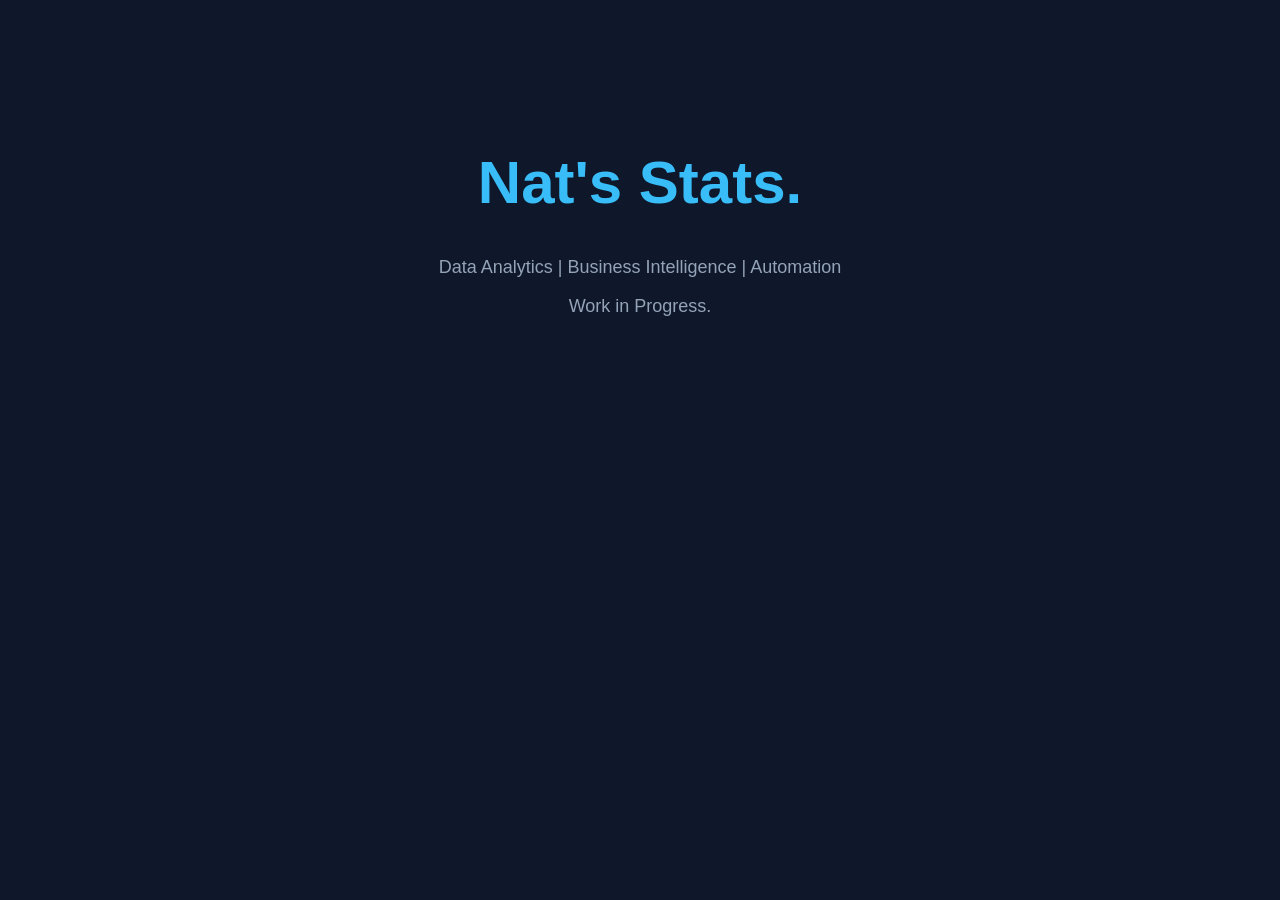
==== index.html @ f8752a62 "Create index.html" ====
<!DOCTYPE html>
<html lang="en">
<head>
    <meta charset="UTF-8">
    <meta name="viewport" content="width=device-width, initial-scale=1.0">
    <title>Nat's Stats | Data Analytics Portfolio</title>
    <style>
        body {
            background: #0f172a;
            color: #f8fafc;
            font-family: Arial, sans-serif;
            text-align: center;
            padding: 100px 20px;
        }

        h1 {
            font-size: 60px;
            color: #38bdf8;
        }

        p {
            font-size: 18px;
            color: #94a3b8;
        }
    </style>
</head>
<body>
    <h1>Nat's Stats.</h1>
    <p>Data Analytics | Business Intelligence | Automation</p>
    <p>Work in Progress.</p>
</body>
</html>
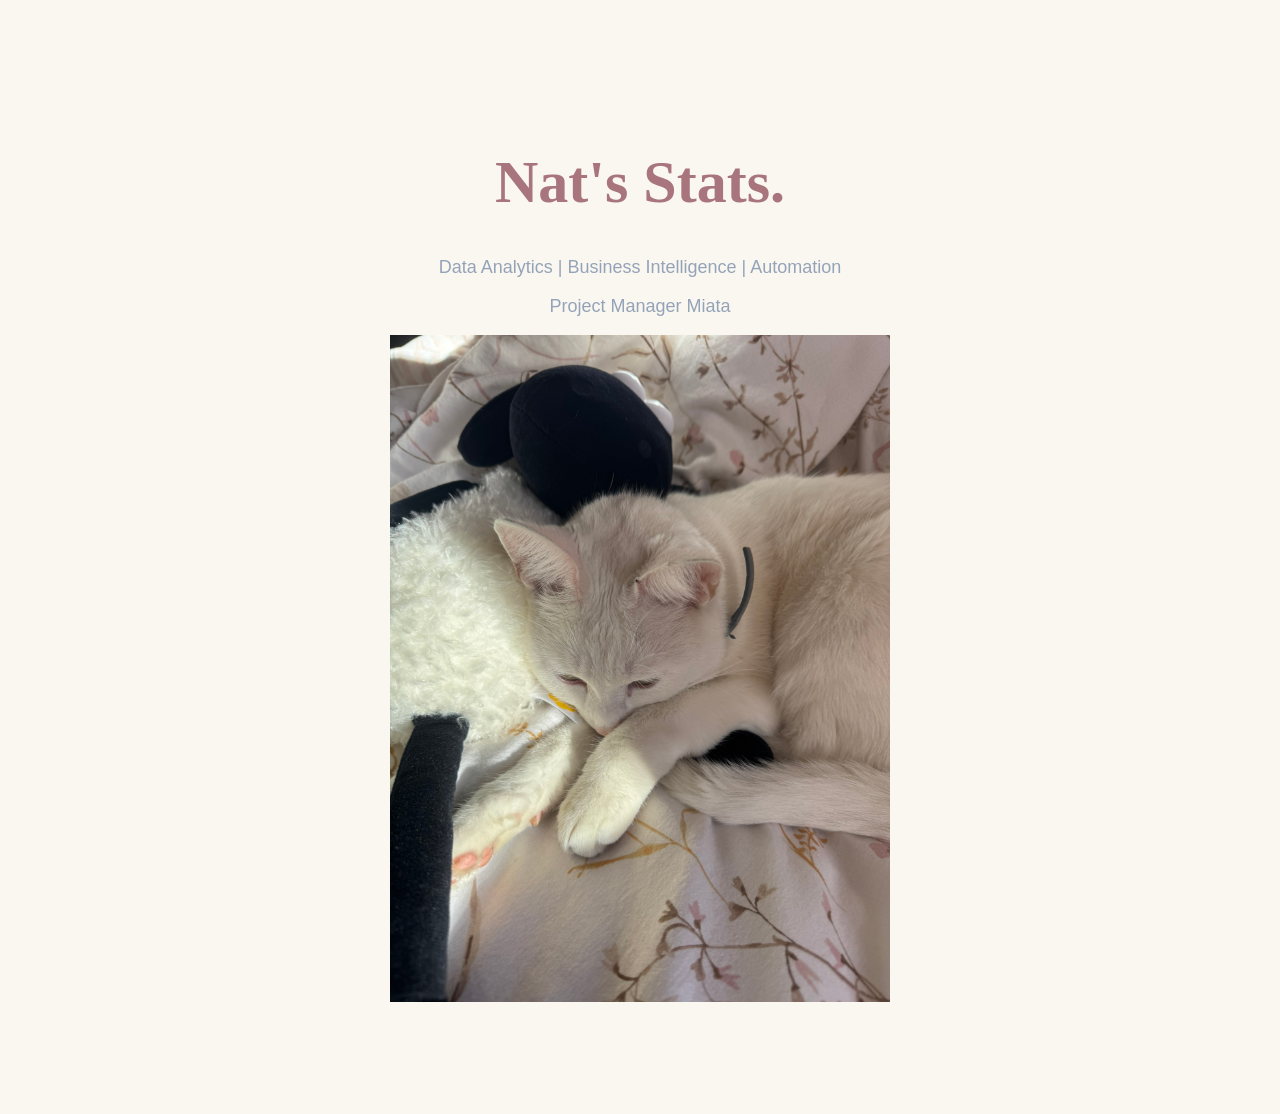
==== commit ab0f22a5: "Project Manager Onboarding Miata became the project manager and she's going to help me deliver actio" ====
--- a/index.html
+++ b/index.html
@@ -1,13 +1,14 @@
 
 <!DOCTYPE html>
 <html lang="en">
+
 <head>
     <meta charset="UTF-8">
     <meta name="viewport" content="width=device-width, initial-scale=1.0">
-    <title>Nat's Stats | Data Analytics Portfolio</title>
+    <title>Nat's Stats | Welcome!</title>
     <style>
         body {
-            background: #0f172a;
+            background: #FAF7F0;
             color: #f8fafc;
             font-family: Arial, sans-serif;
             text-align: center;
@@ -16,7 +17,7 @@
 
         h1 {
             font-size: 60px;
-            color: #38bdf8;
+            color: #A8757D;
         }
 
         p {
@@ -24,10 +25,13 @@
             color: #94a3b8;
         }
     </style>
+<link rel="stylesheet" href="style.css">
 </head>
+
 <body>
     <h1>Nat's Stats.</h1>
     <p>Data Analytics | Business Intelligence | Automation</p>
-    <p>Work in Progress.</p>
+    <p>Project Manager Miata</p>
+    <img src="miatashaun.JPEG" width="500">
 </body>
 </html>
--- a/style.css
+++ b/style.css
@@ -0,0 +1,9 @@
+h1, h2 {
+  font-family: 'Cormorant Garamond', serif;
+  font-weight: 600;
+}
+
+.fancy-text {
+  font-family: 'Cormorant Garamond', serif;
+  font-style: italic;
+}
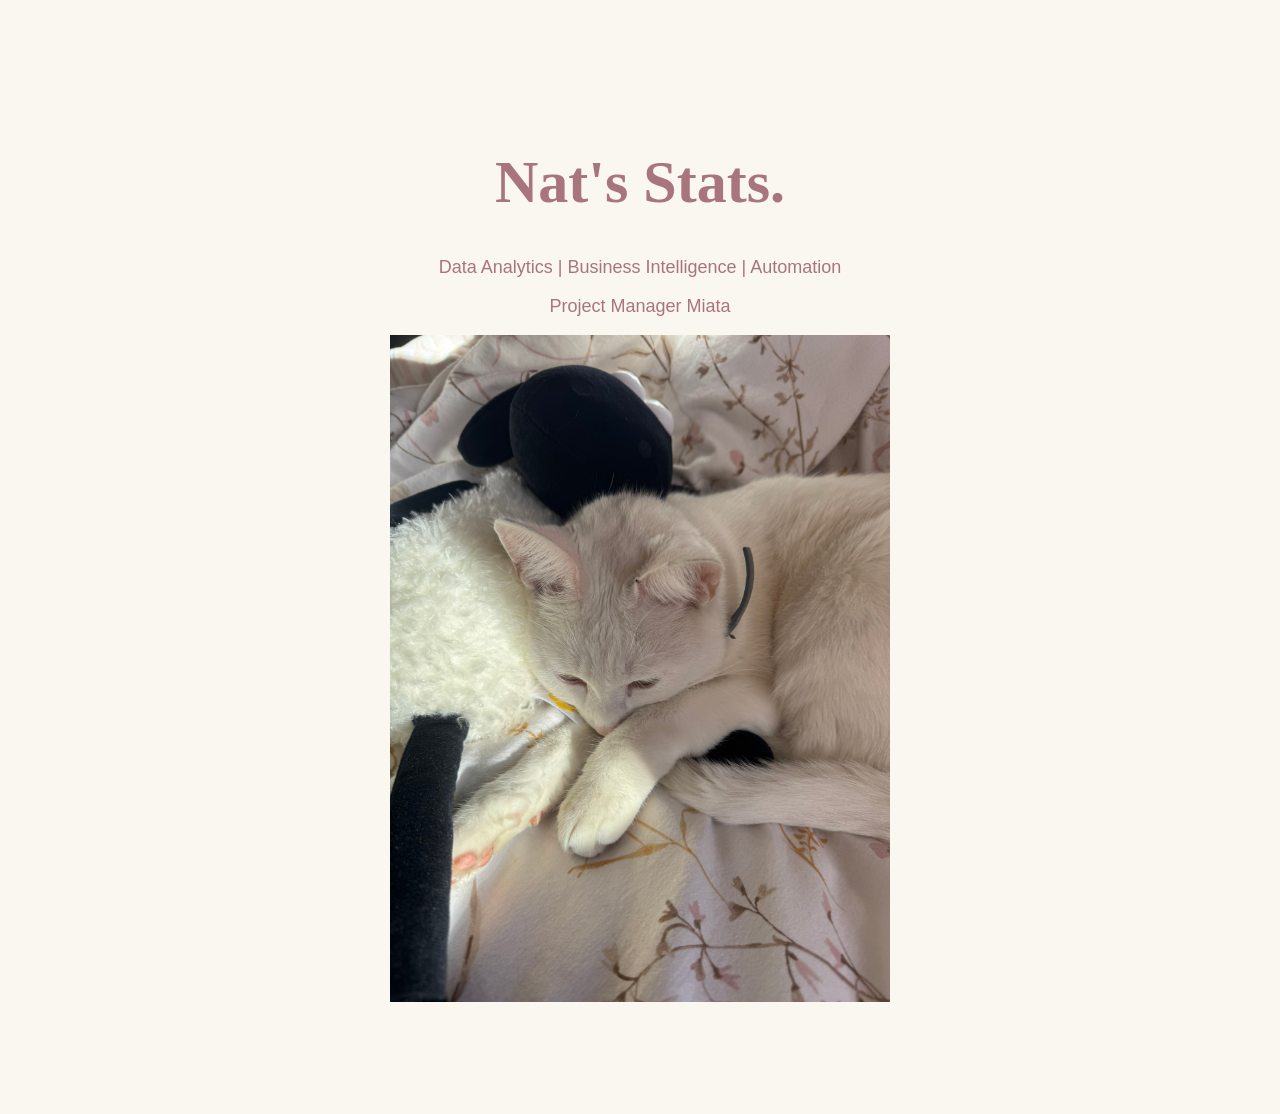
==== commit 4421ea9a: "Colour fix" ====
--- a/index.html
+++ b/index.html
@@ -22,7 +22,7 @@
 
         p {
             font-size: 18px;
-            color: #94a3b8;
+            color: #A8757D;
         }
     </style>
 <link rel="stylesheet" href="style.css">
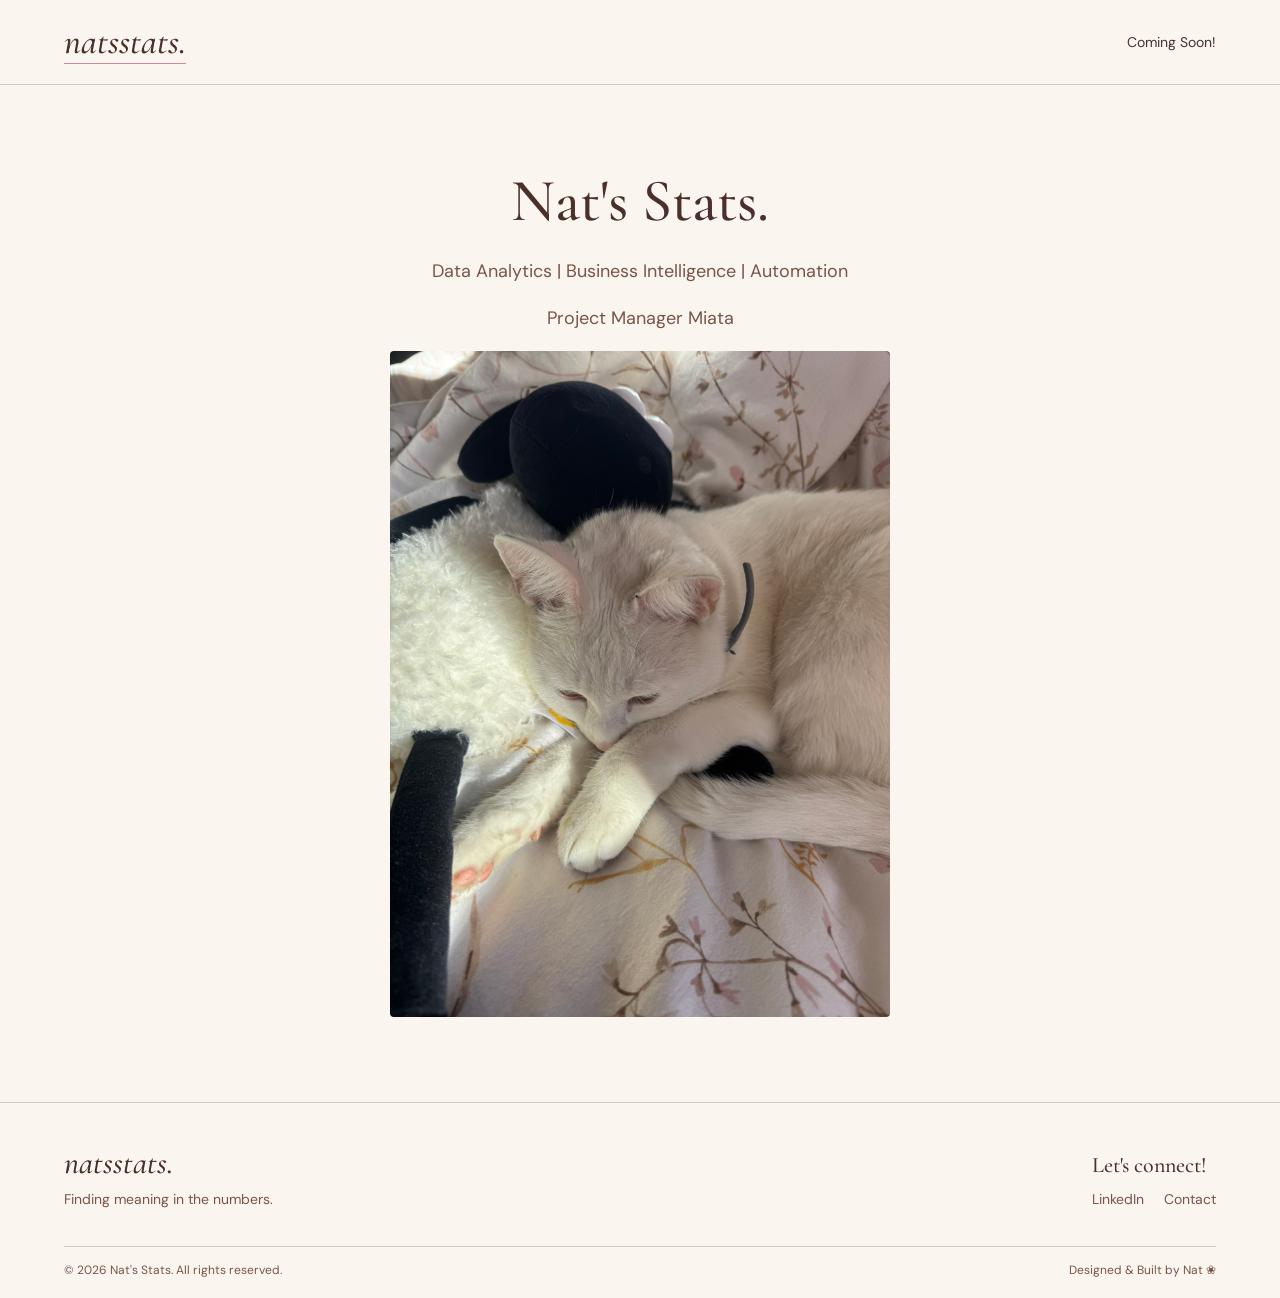
==== commit cbc07042: "Main Page Format Done All pages look cohesive, have a header and footer" ====
--- a/index.html
+++ b/index.html
@@ -5,33 +5,41 @@
 <head>
     <meta charset="UTF-8">
     <meta name="viewport" content="width=device-width, initial-scale=1.0">
+
     <title>Nat's Stats | Welcome!</title>
-    <style>
-        body {
-            background: #FAF7F0;
-            color: #f8fafc;
-            font-family: Arial, sans-serif;
-            text-align: center;
-            padding: 100px 20px;
-        }
 
-        h1 {
-            font-size: 60px;
-            color: #A8757D;
-        }
-
-        p {
-            font-size: 18px;
-            color: #A8757D;
-        }
-    </style>
-<link rel="stylesheet" href="style.css">
+    <link rel="stylesheet" href="style.css">
 </head>
 
 <body>
-    <h1>Nat's Stats.</h1>
-    <p>Data Analytics | Business Intelligence | Automation</p>
-    <p>Project Manager Miata</p>
-    <img src="miatashaun.JPEG" width="500">
+
+    <header class="site-header">
+        <div class="container header-inner">
+            <a href="index.html" class="logo">natsstats.</a>
+
+            <nav class="navbar">
+                <a>Coming Soon!</a>
+            </nav>
+        </div>
+    </header>
+
+    <main>
+        <section class="hero">
+            <div class="container">
+                <h1>Nat's Stats.</h1>
+                <p>Data Analytics | Business Intelligence | Automation</p>
+                <p>Project Manager Miata</p>
+                <img src="Pictures/miatashaun.JPEG"
+                     alt="Project Manager Miata"
+                     class="hero-image">
+
+            </div>
+        </section>
+
+    </main>
+
+    <div id="footer"></div>
+    <script src="/script.js"></script>
 </body>
+
 </html>
--- a/style.css
+++ b/style.css
@@ -1,9 +1,261 @@
-h1, h2 {
-  font-family: 'Cormorant Garamond', serif;
-  font-weight: 600;
-}
-
-.fancy-text {
-  font-family: 'Cormorant Garamond', serif;
-  font-style: italic;
+/*
+Custom Properties
+*/
+@import url('https://fonts.googleapis.com/css2?family=Cormorant+Garamond:ital,wght@0,400;0,500;0,600;0,700;1,400;1,500;1,600&family=DM+Sans:wght@400;500;600;700&display=swap');
+
+:root {
+    --dark-brown: #4A3028;
+    --brown: #795548;
+    --oat: #D8C9BC;
+    --pink: #C58F9B;
+    --light-pink: #EBD0D5;
+    --cream: #FAF5EF;
+    --white: #FFFDFC;
+
+    --font-heading: 'Cormorant Garamond', serif;
+    --font-body: 'DM Sans', sans-serif;
+
+    --max-width: 1200px;
+}
+
+* {
+    box-sizing: border-box;
+}
+
+body {
+    margin: 0;
+    background-color: var(--cream);
+    color: var(--brown);
+    font-family: var(--font-body);
+
+    min-height: 100vh;
+    display: flex;
+    flex-direction: column;
+}
+
+main {
+    flex: 1;
+}
+
+h1, h2, h3, h4 {
+    font-family: var(--font-heading);
+    color: var(--dark-brown);
+    font-weight: 500;
+}
+
+a {
+    color: inherit;
+    text-decoration: none;
+}
+
+.container {
+    max-width: var(--max-width);
+    margin: 0 auto;
+    padding: 0 24px;
+}
+
+/*
+Header
+*/
+
+.site-header {
+    border-bottom: 1px solid var(--oat);
+}
+
+.header-inner {
+    display: flex;
+    justify-content: space-between;
+    align-items: center;
+    padding-top: 20px;
+    padding-bottom: 20px;
+}
+
+/*
+logo
+*/
+.logo {
+    font-family: var(--font-heading);
+    font-size: 36px;
+    font-weight: 500;
+    font-style: italic;
+    color: var(--dark-brown);
+
+    border-bottom: 1px solid var(--pink);
+}
+
+/*
+Navigation
+*/
+
+.navbar {
+    display: flex;
+    align-items: center;
+    gap: 24px;
+}
+
+.navbar a {
+    font-family: var(--font-body);
+    font-size: 14px;
+    color: var(--dark-brown);
+    transition: color 0.2s ease;
+}
+
+.navbar a:hover {
+    color: var(--brown);
+    text-decoration: underline;
+    text-decoration-color: var(--pink);
+    text-underline-offset: 5px;
+}
+
+/*
+Footer
+*/
+
+.site-footer {
+    background-color: var(--cream);
+    border-top: 1px solid var(--oat);
+    padding: 40px 0 20px;
+}
+
+.footer-inner {
+    display: flex;
+    justify-content: space-between;
+    align-items: center;
+    gap: 30px;
+    padding-bottom: 30px;
+}
+
+/*
+Footer Branding
+*/
+
+.footer-logo {
+    font-family: var(--font-heading);
+    font-size: 32px;
+    font-weight: 500;
+    font-style: italic;
+    color: var(--dark-brown);
+}
+
+.footer-brand p {
+    font-size: 14px;
+    margin: 8px 0;
+}
+
+/*
+Footer Social Links
+*/
+
+.footer-socials h3 {
+    font-size: 22px;
+    margin: 0 0 12px;
+}
+
+.social-links {
+    display: flex;
+    gap: 20px;
+}
+
+.social-links a {
+    font-size: 14px;
+    color: var(--brown);
+    transition: color 0.2s ease;
+}
+
+.social-links a:hover {
+    color: var(--dark-brown);
+    text-decoration: underline;
+    text-decoration-color: var(--pink);
+    text-underline-offset: 5px;
+}
+
+/*
+Footer Bottom
+*/
+
+.footer-bottom {
+    display: flex;
+    justify-content: space-between;
+    align-items: center;
+    border-top: 1px solid var(--oat);
+    padding-top: 15px;
+    font-size: 12px;
+}
+
+.footer-bottom p {
+    margin: 0;
+}
+
+/*
+Hero
+*/
+
+.hero {
+    text-align: center;
+    padding: 80px 0;
+}
+
+.hero h1 {
+    font-size: 60px;
+    margin: 0 0 20px;
+}
+
+.hero p {
+    font-size: 18px;
+    line-height: 1.6;
+}
+
+.hero-image {
+    width: 500px;
+    max-width: 100%;
+    height: auto;
+    border-radius: 4px;
+}
+
+
+/*
+Mobile
+*/
+
+@media (max-width: 600px) {
+    .header-inner {
+        flex-direction: column;
+        gap: 16px;
+    }
+
+    .navbar {
+        gap: 20px;
+    }
+
+    .logo {
+        font-size: 32px;
+    }
+
+    .hero {
+        padding: 50px 0;
+    }
+
+    .hero h1 {
+        font-size: 42px;
+    }
+
+@media (max-width: 600px) {
+    .footer-inner {
+        flex-direction: column;
+        text-align: center;
+        gap: 24px;
+    }
+
+    .social-links {
+        justify-content: center;
+        flex-wrap: wrap;
+    }
+
+    .footer-bottom {
+        flex-direction: column;
+        text-align: center;
+        gap: 10px;
+    }
+
+}
 }
